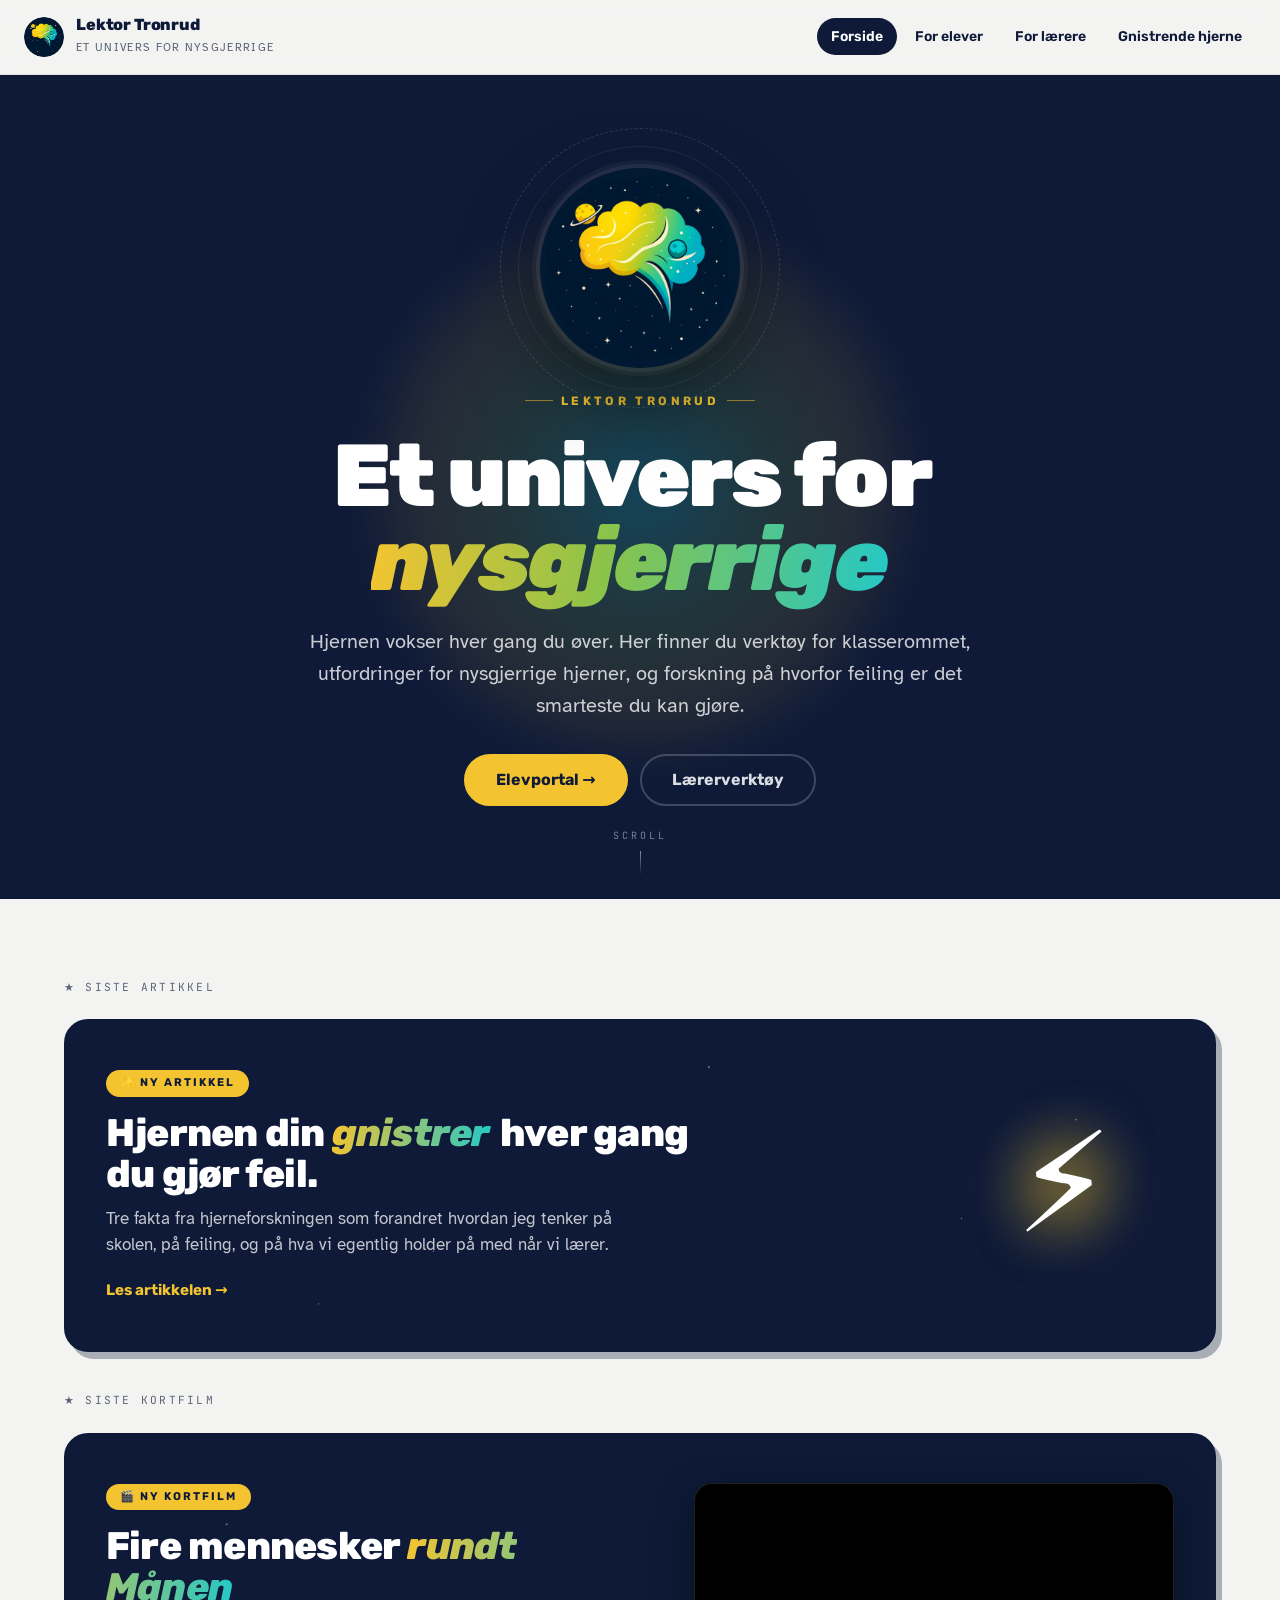
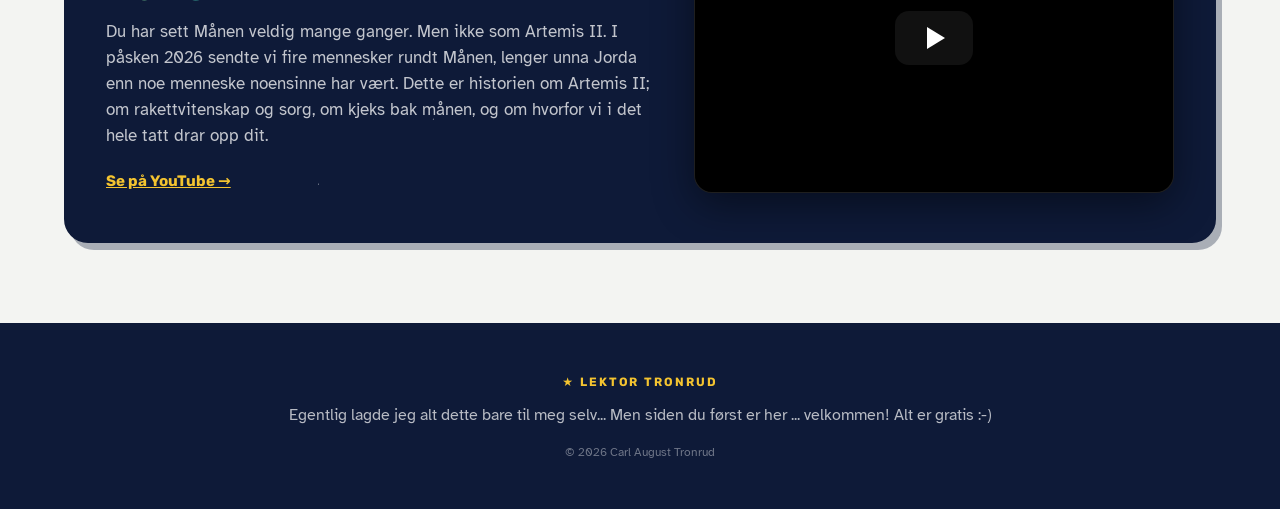
==== index.html @ fcf4020d "Initial upload" ====
<!doctype html>
<html lang="no">
<head>
<meta charset="utf-8" />
<meta name="viewport" content="width=device-width,initial-scale=1" />
<title>Lektor Tronrud — Et univers for nysgjerrige</title>
<link rel="icon" type="image/png" href="assets/logo.png" />
<link rel="preconnect" href="https://fonts.googleapis.com">
<link rel="preconnect" href="https://fonts.gstatic.com" crossorigin>
<link href="https://fonts.googleapis.com/css2?family=Rubik:wght@400;500;600;700;800;900&family=Atkinson+Hyperlegible:ital,wght@0,400;0,700;1,400;1,700&family=JetBrains+Mono:wght@400;500;700&display=swap" rel="stylesheet">
<link rel="stylesheet" href="assets/tokens.css">
<style>
  /* ─── Page-specific layout ─── */
  body { background: var(--paper); }

  /* HERO: cosmic dark stage that fills the viewport */
  .hero {
    position: relative;
    min-height: calc(100vh - 76px);
    background: var(--space-900);
    color: var(--surface);
    overflow: hidden;
    display: grid;
    place-items: center;
    padding: var(--s-12) var(--s-6);
    isolation: isolate;
  }

  /* Star layer (animated twinkle) */
  .hero__stars {
    position: absolute; inset: 0;
    pointer-events: none; z-index: 0;
  }
  .star {
    position: absolute;
    background: #fff;
    border-radius: 50%;
    opacity: 0;
    animation: twinkle var(--dur, 3s) ease-in-out infinite;
  }
  @keyframes twinkle {
    0%, 100% { opacity: 0; }
    50% { opacity: var(--max-op, 0.8); }
  }

  /* Aurora glow behind logo */
  .hero__aurora {
    position: absolute;
    width: 760px; height: 760px;
    left: 50%; top: 50%;
    transform: translate(-50%, -50%);
    background: radial-gradient(closest-side,
      rgba(34, 200, 200, 0.25) 0%,
      rgba(139, 195, 74, 0.16) 35%,
      rgba(244, 196, 48, 0.10) 60%,
      transparent 75%);
    filter: blur(20px);
    pointer-events: none;
    z-index: 0;
    animation: aurora 12s ease-in-out infinite;
  }
  @keyframes aurora {
    0%, 100% { transform: translate(-50%, -50%) scale(1); }
    50% { transform: translate(-50%, -50%) scale(1.12); }
  }

  .hero__inner {
    position: relative; z-index: 2;
    max-width: 1100px; width: 100%;
    text-align: center;
    display: flex; flex-direction: column; align-items: center;
    gap: var(--s-6);
  }

  /* Logo wrapper with floating ring */
  .hero__logo {
    position: relative;
    width: var(--logo-size, 200px);
    height: var(--logo-size, 200px);
    display: grid; place-items: center;
    animation: float 5s ease-in-out infinite;
  }
  @keyframes float {
    0%, 100% { transform: translateY(0); }
    50% { transform: translateY(-10px); }
  }
  .hero__logo img {
    width: 100%; height: 100%;
    border-radius: 50%;
    box-shadow:
      0 0 0 4px rgba(255,255,255,0.06),
      0 0 0 8px rgba(255,255,255,0.04),
      0 30px 80px rgba(0,0,0,0.5);
    position: relative; z-index: 2;
  }
  /* Orbit ring */
  .hero__logo::before {
    content: '';
    position: absolute;
    inset: -40px;
    border: 1.5px dashed rgba(255, 255, 255, 0.15);
    border-radius: 50%;
    animation: spin 30s linear infinite;
  }
  .hero__logo::after {
    content: '';
    position: absolute;
    inset: -22px;
    border: 1px solid rgba(255, 255, 255, 0.08);
    border-radius: 50%;
  }
  @keyframes spin {
    to { transform: rotate(360deg); }
  }

  .hero__eyebrow {
    font-family: var(--font-display);
    font-size: 0.75rem; font-weight: 700;
    text-transform: uppercase; letter-spacing: 0.28em;
    color: var(--nova-yellow);
    display: inline-flex; align-items: center; gap: var(--s-2);
  }
  .hero__eyebrow::before, .hero__eyebrow::after {
    content: ''; width: 28px; height: 1px;
    background: var(--nova-yellow); opacity: 0.55;
  }

  .hero h1 {
    font-family: var(--font-display);
    font-size: clamp(2.6rem, 7vw, 5.5rem);
    font-weight: 900; line-height: 0.96; letter-spacing: -0.03em;
    max-width: 18ch;
    text-wrap: balance;
    padding-right: 0.18em;
  }
  .hero h1 em { padding-right: 0.08em; }
  .hero h1 em {
    font-style: italic;
    background: linear-gradient(95deg,
      var(--nova-yellow) 0%,
      var(--moss-green) 45%,
      var(--planet-teal) 100%);
    -webkit-background-clip: text; background-clip: text; color: transparent;
  }

  .hero__lede {
    font-size: clamp(1.05rem, 1.6vw, 1.3rem);
    line-height: 1.55;
    color: rgba(255, 255, 255, 0.78);
    max-width: 56ch;
    text-wrap: pretty;
  }

  .hero__cta {
    display: flex; gap: var(--s-3);
    flex-wrap: wrap; justify-content: center;
    margin-top: var(--s-2);
  }

  .hero .btn {
    border-color: rgba(255,255,255,0.2);
    box-shadow: none;
  }
  .hero .btn--primary {
    background: var(--nova-yellow);
    color: var(--space-900);
    border-color: var(--nova-yellow);
  }
  .hero .btn--primary:hover { background: #ffd446; }
  .hero .btn--ghost {
    background: transparent;
    color: rgba(255,255,255,0.85);
  }
  .hero .btn--ghost:hover {
    background: rgba(255,255,255,0.08);
    border-color: rgba(255,255,255,0.4);
    color: #fff;
  }

  /* Scroll indicator */
  .hero__scroll {
    position: absolute;
    bottom: var(--s-6); left: 50%;
    transform: translateX(-50%);
    z-index: 2;
    font-family: var(--font-mono);
    font-size: 10px; letter-spacing: 0.3em;
    text-transform: uppercase;
    color: rgba(255,255,255,0.45);
    display: flex; flex-direction: column; align-items: center; gap: 8px;
    animation: scrollPulse 2.5s ease-in-out infinite;
  }
  .hero__scroll::after {
    content: ''; width: 1px; height: 24px;
    background: linear-gradient(to bottom, rgba(255,255,255,0.5), transparent);
  }
  @keyframes scrollPulse {
    0%, 100% { transform: translate(-50%, 0); opacity: 0.45; }
    50% { transform: translate(-50%, 4px); opacity: 0.85; }
  }

  /* ─── FEATURED strip ─── */
  .featured {
    max-width: 1200px;
    margin: var(--s-20) auto;
    padding: 0 var(--s-6);
  }
  .featured__head {
    display: flex; align-items: baseline; justify-content: space-between;
    gap: var(--s-6);
    margin-bottom: var(--s-6);
    flex-wrap: wrap;
  }
  .featured__head h2 {
    font-family: var(--font-display);
    font-size: clamp(1.5rem, 2.4vw, 2.1rem);
    font-weight: 800; letter-spacing: -0.02em;
  }
  .featured__head .label {
    font-family: var(--font-mono);
    font-size: 0.7rem; letter-spacing: 0.2em;
    text-transform: uppercase;
    color: var(--slate-500);
  }

  .feature-card {
    background: var(--space-900);
    color: var(--surface);
    border: var(--border-w) solid var(--border-ink);
    border-radius: var(--r-2xl);
    box-shadow: var(--shadow-3);
    padding: var(--s-12) var(--s-10);
    display: grid;
    grid-template-columns: 1fr auto;
    gap: var(--s-10);
    align-items: center;
    position: relative;
    overflow: hidden;
    text-decoration: none;
    transition: transform var(--t-base), box-shadow var(--t-base);
  }
  .feature-card:hover {
    transform: translate(-3px, -3px);
    box-shadow: var(--shadow-4);
  }
  .feature-card::before {
    content: '';
    position: absolute; inset: 0; pointer-events: none; opacity: 0.55;
    background-image:
      radial-gradient(1.4px 1.4px at 14% 22%, #fff, transparent),
      radial-gradient(1px 1px at 32% 70%, #fff, transparent),
      radial-gradient(1.6px 1.6px at 56% 14%, #fff, transparent),
      radial-gradient(1px 1px at 78% 60%, #fff, transparent),
      radial-gradient(1.2px 1.2px at 88% 30%, #fff, transparent),
      radial-gradient(1px 1px at 22% 86%, #fff, transparent);
  }
  .feature-card__body { position: relative; z-index: 1; }
  .feature-card__tag {
    display: inline-block;
    font-family: var(--font-display);
    font-size: 0.7rem; font-weight: 700;
    text-transform: uppercase; letter-spacing: 0.18em;
    color: var(--space-900); background: var(--nova-yellow);
    padding: 5px 14px; border-radius: var(--r-pill);
    margin-bottom: var(--s-4);
  }
  .feature-card h3 {
    font-family: var(--font-display);
    font-size: clamp(1.6rem, 3vw, 2.5rem);
    font-weight: 800; line-height: 1.05; letter-spacing: -0.02em;
    margin-bottom: var(--s-3);
    max-width: 22ch;
    padding-right: 0.18em;
  }
  .feature-card h3 em {
    font-style: italic;
    background: linear-gradient(95deg, var(--nova-yellow), var(--planet-teal));
    -webkit-background-clip: text; background-clip: text; color: transparent;
    padding-right: 0.08em;
  }
  .feature-card p {
    color: rgba(255,255,255,0.75);
    font-size: 1.05rem; max-width: 50ch;
    margin-bottom: var(--s-5);
    line-height: 1.55;
  }
  .feature-card .read {
    display: inline-flex; align-items: center; gap: var(--s-2);
    font-family: var(--font-display);
    font-weight: 700; color: var(--nova-yellow);
    font-size: 0.95rem;
  }
  .feature-card__art {
    position: relative; z-index: 1;
    width: 220px; height: 220px;
    display: grid; place-items: center;
  }
  .feature-card__art .glow {
    position: absolute; inset: 0;
    background: radial-gradient(closest-side, rgba(244, 196, 48, 0.4), transparent 70%);
    filter: blur(20px);
  }
  .feature-card__art .spark {
    position: relative;
    font-size: 140px;
    line-height: 1;
    filter: drop-shadow(0 0 30px rgba(244, 196, 48, 0.6));
    animation: sparkPulse 3s ease-in-out infinite;
  }
  @keyframes sparkPulse {
    0%, 100% { transform: scale(1) rotate(-5deg); }
    50% { transform: scale(1.08) rotate(5deg); }
  }

  /* Video embed within feature card */
  .feature-card--video { align-items: stretch; }
  .feature-card--video .feature-card__body { align-self: center; }
  .feature-card__video {
    position: relative; z-index: 1;
    width: 480px;
    aspect-ratio: 16 / 9;
    border-radius: var(--r-xl);
    overflow: hidden;
    border: 1.5px solid rgba(255,255,255,0.12);
    box-shadow: 0 12px 40px rgba(0,0,0,0.45);
    background: #000;
  }
  .feature-card__video iframe {
    position: absolute; inset: 0;
    width: 100%; height: 100%;
    border: 0;
  }
  /* Thumbnail facade (click → loads iframe) */
  .yt-facade {
    position: absolute; inset: 0;
    cursor: pointer;
    background-size: cover;
    background-position: center;
    display: grid; place-items: center;
    transition: transform var(--t-base);
  }
  .yt-facade::after {
    content: '';
    position: absolute; inset: 0;
    background: linear-gradient(180deg, rgba(0,0,0,0) 30%, rgba(0,0,0,0.45) 100%);
  }
  .yt-facade:hover { transform: scale(1.02); }
  .yt-facade__play {
    position: relative; z-index: 1;
    width: 78px; height: 54px;
    border-radius: 14px;
    background: rgba(20,20,20,0.85);
    display: grid; place-items: center;
    transition: background var(--t-base), transform var(--t-base);
    box-shadow: 0 8px 30px rgba(0,0,0,0.5);
  }
  .yt-facade:hover .yt-facade__play {
    background: #ff0033;
    transform: scale(1.08);
  }
  .yt-facade__play::before {
    content: '';
    width: 0; height: 0;
    border-left: 18px solid #fff;
    border-top: 11px solid transparent;
    border-bottom: 11px solid transparent;
    margin-left: 4px;
  }

  /* Stack featured sections tighter */
  .featured + .featured { margin-top: calc(var(--s-20) * -1 + var(--s-10)); }

  @media (max-width: 760px) {
    .feature-card { grid-template-columns: 1fr; padding: var(--s-8) var(--s-6); }
    .feature-card__art { width: 140px; height: 140px; margin: 0 auto; }
    .feature-card__art .spark { font-size: 90px; }
    .feature-card__video { width: 100%; }
  }
  @media (max-width: 1000px) {
    .feature-card--video { grid-template-columns: 1fr; }
    .feature-card__video { width: 100%; }
  }

  /* Hide hero__stars on tweak */
  body[data-bg="cream"] .hero {
    background: var(--paper);
    color: var(--space-900);
  }
  body[data-bg="cream"] .hero__lede { color: var(--slate-500); }
  body[data-bg="cream"] .hero__stars,
  body[data-bg="cream"] .hero__aurora,
  body[data-bg="cream"] .hero__scroll { display: none; }
  body[data-bg="cream"] .hero__logo img {
    box-shadow: var(--shadow-3);
  }
  body[data-bg="cream"] .hero__logo::before { border-color: rgba(14,26,56,0.18); }
  body[data-bg="cream"] .hero__logo::after { border-color: rgba(14,26,56,0.10); }
  body[data-bg="cream"] .hero .btn--ghost {
    color: var(--space-900);
    border-color: var(--space-900);
  }
  body[data-bg="cream"] .hero .btn--ghost:hover {
    background: var(--chalk-50);
    border-color: var(--space-900);
    color: var(--space-900);
  }
  body[data-bg="cream"] .hero .btn--primary {
    background: var(--space-900); color: var(--surface);
    border-color: var(--space-900);
  }
  body[data-bg="cream"] .hero .btn--primary:hover { background: var(--slate-700); }

  /* Hide featured strip via tweak */
  body[data-show-featured="false"] .featured { display: none; }

  /* ─── Tweaks panel (custom, vanilla) ─── */
  #tweaks-panel {
    position: fixed; right: 20px; bottom: 20px; z-index: 9999;
    width: 320px;
    background: #1a1a2e;
    border: 1px solid rgba(255,255,255,0.12);
    border-radius: 14px;
    box-shadow: 0 20px 60px rgba(0,0,0,0.5);
    color: #f4f3ee;
    font-family: var(--font-body, system-ui, sans-serif);
    font-size: 13px;
    display: none;
    overflow: hidden;
  }
  #tweaks-panel.visible { display: block; }
  .tweaks-head {
    display: flex; align-items: center; justify-content: space-between;
    padding: 12px 16px;
    border-bottom: 1px solid rgba(255,255,255,0.08);
    background: rgba(255,255,255,0.02);
  }
  .tweaks-title {
    font-family: var(--font-mono, monospace);
    font-size: 11px; letter-spacing: 0.2em; text-transform: uppercase;
    color: rgba(255,255,255,0.7);
  }
  .tweaks-close {
    background: transparent; border: 0; color: rgba(255,255,255,0.6);
    font-size: 22px; line-height: 1; cursor: pointer; padding: 0 4px;
  }
  .tweaks-close:hover { color: #fff; }
  .tweaks-body { padding: 14px 16px; max-height: 70vh; overflow-y: auto; }
  .tweaks-section {
    padding: 10px 0;
    border-bottom: 1px solid rgba(255,255,255,0.06);
  }
  .tweaks-section:last-child { border-bottom: 0; }
  .tweaks-section__label {
    font-family: var(--font-mono, monospace);
    font-size: 10px; letter-spacing: 0.18em; text-transform: uppercase;
    color: rgba(255,255,255,0.5);
    margin-bottom: 8px;
  }
  .tweak-row {
    display: flex; align-items: center; gap: 12px;
    justify-content: space-between;
    padding: 6px 0;
  }
  .tweak-row__name { color: rgba(255,255,255,0.92); flex: 1; }
  .tweak-help { font-size: 11px; color: rgba(255,255,255,0.5); margin-top: 2px; line-height: 1.4; }
  .tweak-switch {
    position: relative; display: inline-block;
    width: 40px; height: 22px; flex-shrink: 0;
  }
  .tweak-switch input { opacity: 0; width: 0; height: 0; }
  .slider-track {
    position: absolute; inset: 0; cursor: pointer;
    background: rgba(255,255,255,0.18); border-radius: 22px;
    transition: background 0.2s;
  }
  .slider-track::before {
    content: ""; position: absolute;
    height: 16px; width: 16px; left: 3px; top: 3px;
    background: #fff; border-radius: 50%;
    transition: transform 0.2s;
  }
  .tweak-switch input:checked + .slider-track { background: var(--planet-teal, #22C8C8); }
  .tweak-switch input:checked + .slider-track::before { transform: translateX(18px); }

  .tweak-radio {
    display: flex; gap: 4px; flex-wrap: wrap;
    margin-top: 4px;
  }
  .tweak-radio button {
    background: rgba(255,255,255,0.06);
    border: 1px solid rgba(255,255,255,0.12);
    color: rgba(255,255,255,0.85);
    padding: 6px 10px;
    border-radius: 8px;
    font-size: 12px;
    cursor: pointer;
    transition: all 0.15s;
    font-family: inherit;
  }
  .tweak-radio button:hover { background: rgba(255,255,255,0.1); }
  .tweak-radio button.is-active {
    background: var(--planet-teal, #22C8C8);
    color: #0E1A38;
    border-color: var(--planet-teal, #22C8C8);
    font-weight: 600;
  }

  .tweak-slider input[type="range"] {
    width: 100%;
    accent-color: var(--planet-teal, #22C8C8);
  }
  .tweak-slider__value {
    font-family: var(--font-mono, monospace);
    font-size: 11px;
    color: rgba(255,255,255,0.6);
    text-align: right;
    margin-top: 2px;
  }

  .tweak-text {
    width: 100%;
    background: rgba(255,255,255,0.05);
    border: 1px solid rgba(255,255,255,0.12);
    border-radius: 6px;
    color: #fff;
    padding: 6px 8px;
    font-size: 12px;
    font-family: inherit;
    margin-top: 4px;
  }
  .tweak-text:focus {
    outline: 1px solid var(--planet-teal, #22C8C8);
    border-color: var(--planet-teal, #22C8C8);
  }
</style>
</head>
<body data-bg="cosmos" data-show-featured="true">

<header class="sitenav">
  <div class="sitenav__inner">
    <a class="sitenav__brand" href="index.html">
      <img src="assets/logo.png" alt="">
      <div>
        <strong>Lektor Tronrud</strong>
        <small>Et univers for nysgjerrige</small>
      </div>
    </a>
    <nav class="sitenav__links">
      <a href="index.html" class="is-active">Forside</a>
      <a href="elever.html">For elever</a>
      <a href="laererhub.html">For lærere</a>
      <a href="gnistrende-hjerne.html">Gnistrende hjerne</a>
    </nav>
  </div>
</header>

<main>

  <section class="hero">
    <div class="hero__stars" id="stars"></div>
    <div class="hero__aurora"></div>

    <div class="hero__inner">
      <div class="hero__logo">
        <img src="assets/logo.png" alt="Lektor Tronrud-logo" />
      </div>

      <div class="hero__eyebrow" id="eyebrow">Lektor Tronrud</div>

      <h1 id="headline">Et univers for nysgjerrige</h1>

      <p class="hero__lede" id="lede">Hjernen din gnistrer og vokser hver gang du øver. Bokstavelig talt!
Her finner du verktøy for klasserommet, utfordringer for nysgjerrige hjerner, og forskning på hvordan du lærer best!</p>

      <div class="hero__cta">
        <a class="btn btn--primary btn--lg" href="elever.html">Elevportal →</a>
        <a class="btn btn--ghost btn--lg" href="laererhub.html">Lærerverktøy</a>
      </div>
    </div>

    <div class="hero__scroll">Scroll<br></div>
  </section>

  <section class="featured" id="featured-article">
    <div class="featured__head">
      <span class="label">★ Siste artikkel</span>
    </div>

    <a class="feature-card" href="gnistrende-hjerne.html">
      <div class="feature-card__body">
        <span class="feature-card__tag">✨ Ny artikkel</span>
        <h3>Hjernen din <em>gnistrer</em> hver gang du gjør feil.</h3>
        <p>Tre fakta fra hjerneforskningen som forandret hvordan jeg tenker på skolen, på feiling, og på hva vi egentlig holder på med når vi lærer.</p>
        <span class="read">Les artikkelen →</span>
      </div>
      <div class="feature-card__art">
        <div class="glow"></div>
        <div class="spark">⚡</div>
      </div>
    </a>
  </section>

  <section class="featured" id="featured-film">
    <div class="featured__head">
      <span class="label">★ Siste kortfilm</span>
    </div>

    <article class="feature-card feature-card--video">
      <div class="feature-card__body">
        <span class="feature-card__tag">🎬 Ny kortfilm</span>
        <h3 id="film-title">Fire mennesker <em>rundt Månen</em></h3>
        <p id="film-desc">Du har sett Månen veldig mange ganger. Men ikke som Artemis II. I påsken 2026 sendte vi fire mennesker rundt Månen, lenger unna Jorda enn noe menneske noensinne har vært.


Dette er historien om Artemis II; om rakettvitenskap og sorg, om kjeks bak månen, og om hvorfor vi i det hele tatt drar opp dit.</p>
        <a class="read" href="https://youtu.be/IUN-vw_4oKI" target="_blank" rel="noopener">Se på YouTube →</a>
      </div>
      <div class="feature-card__video" id="yt-mount">
        <div
          class="yt-facade"
          role="button"
          tabindex="0"
          aria-label="Spill av video: Fire mennesker rundt Månen"
          data-video-id="IUN-vw_4oKI"
          style="background-image: url('https://i.ytimg.com/vi/IUN-vw_4oKI/hqdefault.jpg');">
          <div class="yt-facade__play" aria-hidden="true"></div>
        </div>
      </div>
    </article>
  </section>

</main>

<footer class="sitefoot">
  <div class="sitefoot__sig">★ Lektor Tronrud</div>
  <p>Egentlig lagde jeg alt dette bare til meg selv... Men siden du først er her ... velkommen! Alt er gratis :-)</p>
  <p class="sitefoot__small">© 2026 Carl August Tronrud</p>
</footer>

<script>
  // YouTube facade — clicking thumbnail loads the actual iframe (autoplay)
  (function () {
    document.querySelectorAll('.yt-facade').forEach(facade => {
      function activate() {
        const id = facade.dataset.videoId;
        const iframe = document.createElement('iframe');
        iframe.src = 'https://www.youtube.com/embed/' + id + '?autoplay=1&rel=0';
        iframe.title = 'Lektor Tronrud — kortfilm';
        iframe.allow = 'accelerometer; autoplay; clipboard-write; encrypted-media; gyroscope; picture-in-picture; web-share';
        iframe.allowFullscreen = true;
        facade.replaceWith(iframe);
      }
      facade.addEventListener('click', activate);
      facade.addEventListener('keydown', (e) => {
        if (e.key === 'Enter' || e.key === ' ') { e.preventDefault(); activate(); }
      });
    });
  })();
</script>

<script>
  // Stars
  (function () {
    const starsEl = document.getElementById('stars');
    if (!starsEl) return;
    for (let i = 0; i < 110; i++) {
      const s = document.createElement('div');
      s.className = 'star';
      const size = Math.random() * 2 + 0.5;
      s.style.cssText = `
        width:${size}px;height:${size}px;
        left:${Math.random()*100}%;
        top:${Math.random()*100}%;
        --dur:${(Math.random()*4+2).toFixed(1)}s;
        --max-op:${(Math.random()*0.6+0.2).toFixed(2)};
        animation-delay:${(Math.random()*6).toFixed(1)}s;
      `;
      starsEl.appendChild(s);
    }
  })();
</script>

<!-- ── Tweaks panel ───────────────────────────────────────── -->
<script>
(function () {
  const TWEAK_DEFAULTS = /*EDITMODE-BEGIN*/{
    "headline": "Et univers for nysgjerrige",
    "headlineEm": "nysgjerrige",
    "lede": "Hjernen vokser hver gang du øver. Her finner du verktøy for klasserommet, utfordringer for nysgjerrige hjerner, og forskning på hvorfor feiling er det smarteste du kan gjøre.",
    "eyebrow": "Lektor Tronrud",
    "background": "cosmos",
    "showFeatured": true,
    "logoSize": 200
  }/*EDITMODE-END*/;

  let tweaks = { ...TWEAK_DEFAULTS };

  const headlineEl = document.getElementById('headline');
  const ledeEl = document.getElementById('lede');
  const eyebrowEl = document.getElementById('eyebrow');
  const heroLogo = document.querySelector('.hero__logo');

  // Render functions
  function renderHeadline() {
    const h = tweaks.headline || '';
    const emText = tweaks.headlineEm || '';
    if (emText && h.includes(emText)) {
      const parts = h.split(emText);
      headlineEl.innerHTML = '';
      headlineEl.appendChild(document.createTextNode(parts[0]));
      const em = document.createElement('em');
      em.textContent = emText;
      headlineEl.appendChild(em);
      headlineEl.appendChild(document.createTextNode(parts.slice(1).join(emText)));
    } else {
      headlineEl.textContent = h;
    }
  }
  function renderLede() { ledeEl.textContent = tweaks.lede; }
  function renderEyebrow() { eyebrowEl.textContent = tweaks.eyebrow; }
  function renderBg() { document.body.dataset.bg = tweaks.background; }
  function renderFeatured() { document.body.dataset.showFeatured = tweaks.showFeatured ? 'true' : 'false'; }
  function renderLogoSize() {
    if (heroLogo) heroLogo.style.setProperty('--logo-size', tweaks.logoSize + 'px');
  }
  function renderAll() {
    renderHeadline(); renderLede(); renderEyebrow();
    renderBg(); renderFeatured(); renderLogoSize();
  }
  renderAll();

  function persist(partial) {
    Object.assign(tweaks, partial);
    try {
      window.parent.postMessage({
        type: '__edit_mode_set_keys',
        edits: partial
      }, '*');
    } catch (_) {}
  }

  // ─── Build panel ───
  const panel = document.createElement('div');
  panel.id = 'tweaks-panel';
  panel.innerHTML = `
    <div class="tweaks-head">
      <span class="tweaks-title">Tweaks</span>
      <button class="tweaks-close" aria-label="Lukk">×</button>
    </div>
    <div class="tweaks-body">

      <div class="tweaks-section">
        <div class="tweaks-section__label">Bakgrunn</div>
        <div class="tweak-radio" data-tweak="background">
          <button data-value="cosmos">Kosmos</button>
          <button data-value="cream">Krem</button>
        </div>
      </div>

      <div class="tweaks-section">
        <div class="tweaks-section__label">Headline</div>
        <input class="tweak-text" data-tweak="headline" type="text" />
        <div class="tweak-help">Ord som skal fremheves (i kursiv gradient):</div>
        <input class="tweak-text" data-tweak="headlineEm" type="text" placeholder="f.eks. nysgjerrige" />
      </div>

      <div class="tweaks-section">
        <div class="tweaks-section__label">Eyebrow</div>
        <input class="tweak-text" data-tweak="eyebrow" type="text" />
      </div>

      <div class="tweaks-section">
        <div class="tweaks-section__label">Tagline / lede</div>
        <textarea class="tweak-text" data-tweak="lede" rows="4"></textarea>
      </div>

      <div class="tweaks-section">
        <div class="tweaks-section__label">Logo-størrelse</div>
        <div class="tweak-slider">
          <input type="range" data-tweak="logoSize" min="100" max="320" step="10" />
          <div class="tweak-slider__value" data-display="logoSize"></div>
        </div>
      </div>

      <div class="tweaks-section">
        <div class="tweak-row">
          <div>
            <div class="tweak-row__name">Vis siste artikkel</div>
            <div class="tweak-help">Strip under hero med utvalgt innhold.</div>
          </div>
          <label class="tweak-switch">
            <input type="checkbox" data-tweak="showFeatured" />
            <span class="slider-track"></span>
          </label>
        </div>
      </div>

    </div>
  `;
  document.body.appendChild(panel);

  // Sync UI from tweaks state
  function syncUI() {
    panel.querySelectorAll('input[type="text"], textarea').forEach(el => {
      const k = el.dataset.tweak;
      if (k && k in tweaks) el.value = tweaks[k];
    });
    panel.querySelectorAll('input[type="range"]').forEach(el => {
      const k = el.dataset.tweak;
      if (k && k in tweaks) el.value = tweaks[k];
      const display = panel.querySelector(`[data-display="${k}"]`);
      if (display) display.textContent = tweaks[k] + 'px';
    });
    panel.querySelectorAll('input[type="checkbox"]').forEach(el => {
      const k = el.dataset.tweak;
      if (k && k in tweaks) el.checked = !!tweaks[k];
    });
    panel.querySelectorAll('.tweak-radio').forEach(group => {
      const k = group.dataset.tweak;
      group.querySelectorAll('button').forEach(b => {
        b.classList.toggle('is-active', b.dataset.value === tweaks[k]);
      });
    });
  }
  syncUI();

  // Wire up controls
  panel.querySelectorAll('input[type="text"], textarea').forEach(el => {
    el.addEventListener('input', () => {
      const k = el.dataset.tweak;
      persist({ [k]: el.value });
      if (k === 'headline' || k === 'headlineEm') renderHeadline();
      else if (k === 'lede') renderLede();
      else if (k === 'eyebrow') renderEyebrow();
    });
  });
  panel.querySelectorAll('input[type="range"]').forEach(el => {
    el.addEventListener('input', () => {
      const k = el.dataset.tweak;
      const v = parseInt(el.value, 10);
      persist({ [k]: v });
      const display = panel.querySelector(`[data-display="${k}"]`);
      if (display) display.textContent = v + 'px';
      if (k === 'logoSize') renderLogoSize();
    });
  });
  panel.querySelectorAll('input[type="checkbox"]').forEach(el => {
    el.addEventListener('change', () => {
      const k = el.dataset.tweak;
      persist({ [k]: el.checked });
      if (k === 'showFeatured') renderFeatured();
    });
  });
  panel.querySelectorAll('.tweak-radio button').forEach(btn => {
    btn.addEventListener('click', () => {
      const group = btn.closest('.tweak-radio');
      const k = group.dataset.tweak;
      const v = btn.dataset.value;
      persist({ [k]: v });
      group.querySelectorAll('button').forEach(b => b.classList.toggle('is-active', b === btn));
      if (k === 'background') renderBg();
    });
  });

  panel.querySelector('.tweaks-close').addEventListener('click', () => {
    panel.classList.remove('visible');
    try { window.parent.postMessage({ type: '__edit_mode_dismissed' }, '*'); } catch (_) {}
  });

  // Listener BEFORE announcing availability
  window.addEventListener('message', (e) => {
    const msg = e.data;
    if (!msg || typeof msg !== 'object') return;
    if (msg.type === '__activate_edit_mode') panel.classList.add('visible');
    else if (msg.type === '__deactivate_edit_mode') panel.classList.remove('visible');
  });

  try { window.parent.postMessage({ type: '__edit_mode_available' }, '*'); } catch (_) {}
})();
</script>

</body>
</html>
---- assets/tokens.css ----
/* ============================================================
   LEKTOR TRONRUD · DESIGNTOKENS
   Single source of truth for all pages.
   ============================================================ */
:root {
  /* Brand neutrals */
  --space-900: #0E1A38;
  --space-800: #1A2440;
  --slate-700: #2D3748;
  --slate-500: #5B6478;
  --slate-300: #94A0B5;
  --slate-200: #C8CFDC;
  --chalk-100: #E6E2DC;
  --chalk-50:  #EEECEA;
  --paper:     #F3F4F2;
  --surface:   #FFFFFF;

  /* Cosmos accents */
  --nova-yellow: #F4C430;       --nova-yellow-soft: #FFF1B8;
  --comet-orange: #F5A623;      --comet-orange-soft: #FFE6BD;
  --moss-green: #8BC34A;         --moss-green-deep: #4CAF50;     --moss-green-soft: #E8F5E9;
  --planet-teal: #22C8C8;        --planet-teal-deep: #07B3C7;    --planet-teal-soft: #D6F4F4;
  --aurora-blue: #00BCD4;        --aurora-blue-soft: #E0F7FA;
  --berry-pink:  #E91E63;        --berry-pink-soft: #FCE4EC;
  --supernova-red: #E53935;      --supernova-red-soft: #FFE0E0;

  /* Type */
  --font-display: 'Rubik', system-ui, sans-serif;
  --font-body:    'Atkinson Hyperlegible', system-ui, sans-serif;
  --font-mono:    'JetBrains Mono', ui-monospace, monospace;

  /* Spacing — 4px base */
  --s-1: 4px;  --s-2: 8px;   --s-3: 12px;  --s-4: 16px;
  --s-5: 20px; --s-6: 24px;  --s-8: 32px;  --s-10: 40px;
  --s-12: 48px; --s-16: 64px; --s-20: 80px; --s-24: 96px;

  /* Radii */
  --r-sm: 6px;  --r-md: 10px; --r-lg: 14px;
  --r-xl: 18px; --r-2xl: 24px; --r-pill: 9999px;

  /* Borders */
  --border-w: 2px;
  --border-ink: var(--space-900);

  /* Shadows — hard offsets, no blur */
  --shadow-1:  2px 2px 0 rgba(14, 26, 56, 0.20);
  --shadow-2:  4px 5px 0 rgba(14, 26, 56, 0.28);
  --shadow-3:  6px 7px 0 rgba(14, 26, 56, 0.32);
  --shadow-4: 10px 10px 0 rgba(14, 26, 56, 0.18);
  --shadow-press: 1px 1px 0 rgba(14, 26, 56, 0.20);

  /* Motion */
  --t-fast: 0.12s ease;
  --t-base: 0.2s  ease;
  --t-slow: 0.35s ease;
}

/* ── Reset ──────────────────────────────────────────────────── */
*, *::before, *::after { box-sizing: border-box; margin: 0; padding: 0; }
html { scroll-behavior: smooth; }
body {
  font-family: var(--font-body);
  font-size: 1rem;
  line-height: 1.5;
  color: var(--space-900);
  background: var(--paper);
  -webkit-font-smoothing: antialiased;
}
img { max-width: 100%; display: block; }
button { font: inherit; cursor: pointer; border: none; background: none; color: inherit; }
a { color: inherit; }

/* ── Buttons ────────────────────────────────────────────────── */
.btn {
  display: inline-flex; align-items: center; justify-content: center; gap: var(--s-2);
  font-family: var(--font-display);
  font-size: 0.875rem; font-weight: 700; line-height: 1;
  padding: 12px 22px;
  border-radius: var(--r-pill);
  border: var(--border-w) solid var(--border-ink);
  background: var(--surface); color: var(--space-900);
  box-shadow: var(--shadow-1);
  transition: transform var(--t-fast), box-shadow var(--t-fast),
              background var(--t-fast), color var(--t-fast);
  text-decoration: none; white-space: nowrap;
}
.btn:hover:not(:disabled) { transform: translate(-2px,-2px); box-shadow: var(--shadow-2); }
.btn:active:not(:disabled) { transform: translate(0,0); box-shadow: var(--shadow-press); }
.btn:focus-visible { outline: 3px solid var(--planet-teal); outline-offset: 3px; }
.btn:disabled { opacity: 0.45; cursor: not-allowed; box-shadow: none; }
.btn--primary { background: var(--space-900); color: var(--surface); }
.btn--primary:hover:not(:disabled) { background: var(--slate-700); }
.btn--accent  { background: var(--comet-orange); color: var(--surface); }
.btn--accent:hover:not(:disabled)  { background: #e0941c; }
.btn--success { background: var(--moss-green); color: var(--surface); }
.btn--success:hover:not(:disabled) { background: var(--moss-green-deep); }
.btn--info    { background: var(--planet-teal); color: var(--surface); }
.btn--info:hover:not(:disabled)    { background: var(--planet-teal-deep); }
.btn--ghost   { background: transparent; border-color: transparent; box-shadow: none; }
.btn--ghost:hover:not(:disabled) { background: var(--chalk-50); border-color: var(--space-900); box-shadow: var(--shadow-1); }
.btn--sm { padding: 7px 14px; font-size: 0.75rem; }
.btn--lg { padding: 16px 30px; font-size: 1rem; }
.btn--xl { padding: 20px 40px; font-size: 1.25rem; font-style: italic; }

/* ── Site nav ──────────────────────────────────────────────── */
.sitenav {
  position: sticky; top: 0; z-index: 50;
  background: rgba(243, 244, 242, 0.85);
  backdrop-filter: blur(10px);
  border-bottom: 1.5px solid var(--chalk-100);
}
.sitenav__inner {
  max-width: 1280px; margin: 0 auto;
  padding: var(--s-4) var(--s-6);
  display: flex; align-items: center; justify-content: space-between;
  gap: var(--s-4);
}
.sitenav__brand {
  display: flex; align-items: center; gap: var(--s-3);
  text-decoration: none; color: var(--space-900);
  flex-shrink: 0;
}
.sitenav__brand img { width: 40px; height: 40px; border-radius: 50%; flex-shrink: 0; }
.sitenav__brand strong {
  font-family: var(--font-display);
  font-size: 1rem; font-weight: 800; letter-spacing: -0.01em;
  display: block; line-height: 1.1;
  white-space: nowrap;
}
.sitenav__brand small {
  font-size: 11px; color: var(--slate-500);
  text-transform: uppercase; letter-spacing: 0.12em;
  white-space: nowrap;
}
.sitenav__links {
  display: flex; gap: var(--s-1); align-items: center;
  flex-wrap: wrap;
}
.sitenav__links a {
  font-family: var(--font-display);
  font-size: 0.875rem; font-weight: 600;
  padding: 8px 14px;
  border-radius: var(--r-pill);
  text-decoration: none; color: var(--space-900);
  transition: background var(--t-fast);
}
.sitenav__links a:hover { background: var(--chalk-50); }
.sitenav__links a.is-active { background: var(--space-900); color: var(--surface); }

/* ── Footer ────────────────────────────────────────────────── */
.sitefoot {
  margin-top: var(--s-20);
  background: var(--space-900);
  color: rgba(255,255,255,0.7);
  padding: var(--s-12) var(--s-6);
  text-align: center;
  border-top: var(--border-w) solid var(--border-ink);
}
.sitefoot a { color: var(--nova-yellow); text-decoration: none; }
.sitefoot a:hover { text-decoration: underline; }
.sitefoot__sig {
  font-family: var(--font-display);
  font-size: 0.75rem; font-weight: 700;
  text-transform: uppercase; letter-spacing: 0.16em;
  color: var(--nova-yellow);
  margin-bottom: var(--s-3);
}
.sitefoot__small {
  font-size: 0.75rem; color: rgba(255,255,255,0.4);
  margin-top: var(--s-4);
}

@media (max-width: 720px) {
  .sitenav__inner { flex-direction: column; align-items: flex-start; }
  .sitenav__links { width: 100%; overflow-x: auto; }
}
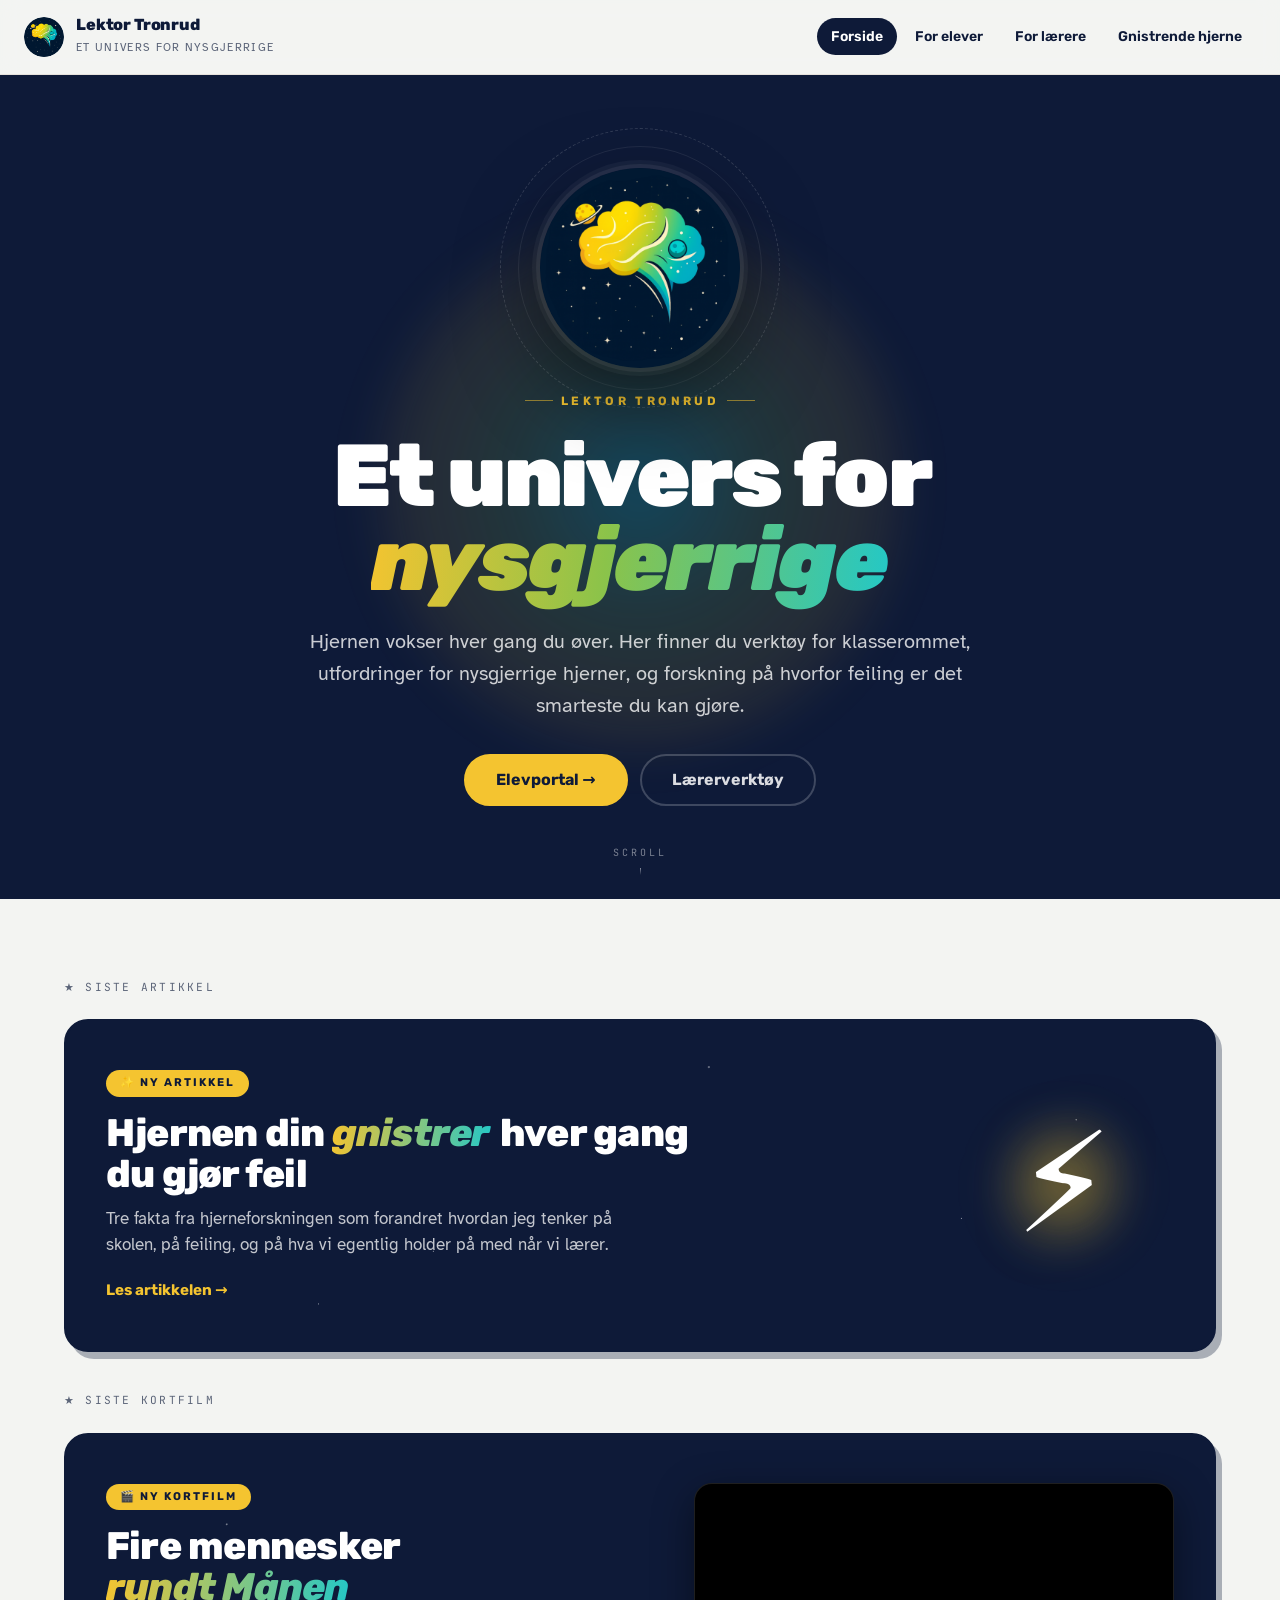
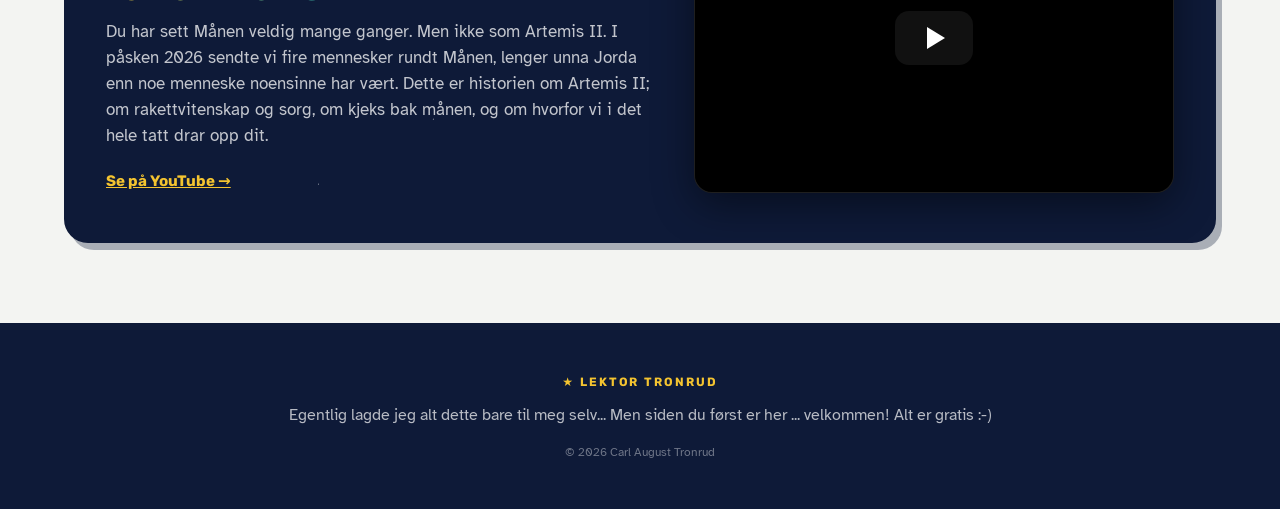
==== commit d5089835: "Add files via upload" ====
--- a/index.html
+++ b/index.html
@@ -533,6 +533,7 @@
     border-color: var(--planet-teal, #22C8C8);
   }
 </style>
+  <script src="assets/cursor.js" defer></script>
 </head>
 <body data-bg="cosmos" data-show-featured="true">
 
@@ -578,7 +579,7 @@
       </div>
     </div>
 
-    <div class="hero__scroll">Scroll<br></div>
+    <div class="hero__scroll" style="height: 30px">Scroll<br></div>
   </section>
 
   <section class="featured" id="featured-article">
@@ -589,7 +590,7 @@
     <a class="feature-card" href="gnistrende-hjerne.html">
       <div class="feature-card__body">
         <span class="feature-card__tag">✨ Ny artikkel</span>
-        <h3>Hjernen din <em>gnistrer</em> hver gang du gjør feil.</h3>
+        <h3>Hjernen din <em>gnistrer</em> hver gang du gjør feil</h3>
         <p>Tre fakta fra hjerneforskningen som forandret hvordan jeg tenker på skolen, på feiling, og på hva vi egentlig holder på med når vi lærer.</p>
         <span class="read">Les artikkelen →</span>
       </div>
@@ -608,7 +609,7 @@
     <article class="feature-card feature-card--video">
       <div class="feature-card__body">
         <span class="feature-card__tag">🎬 Ny kortfilm</span>
-        <h3 id="film-title">Fire mennesker <em>rundt Månen</em></h3>
+        <h3 id="film-title">Fire mennesker<br><em>rundt Månen</em></h3>
         <p id="film-desc">Du har sett Månen veldig mange ganger. Men ikke som Artemis II. I påsken 2026 sendte vi fire mennesker rundt Månen, lenger unna Jorda enn noe menneske noensinne har vært.
 
 
